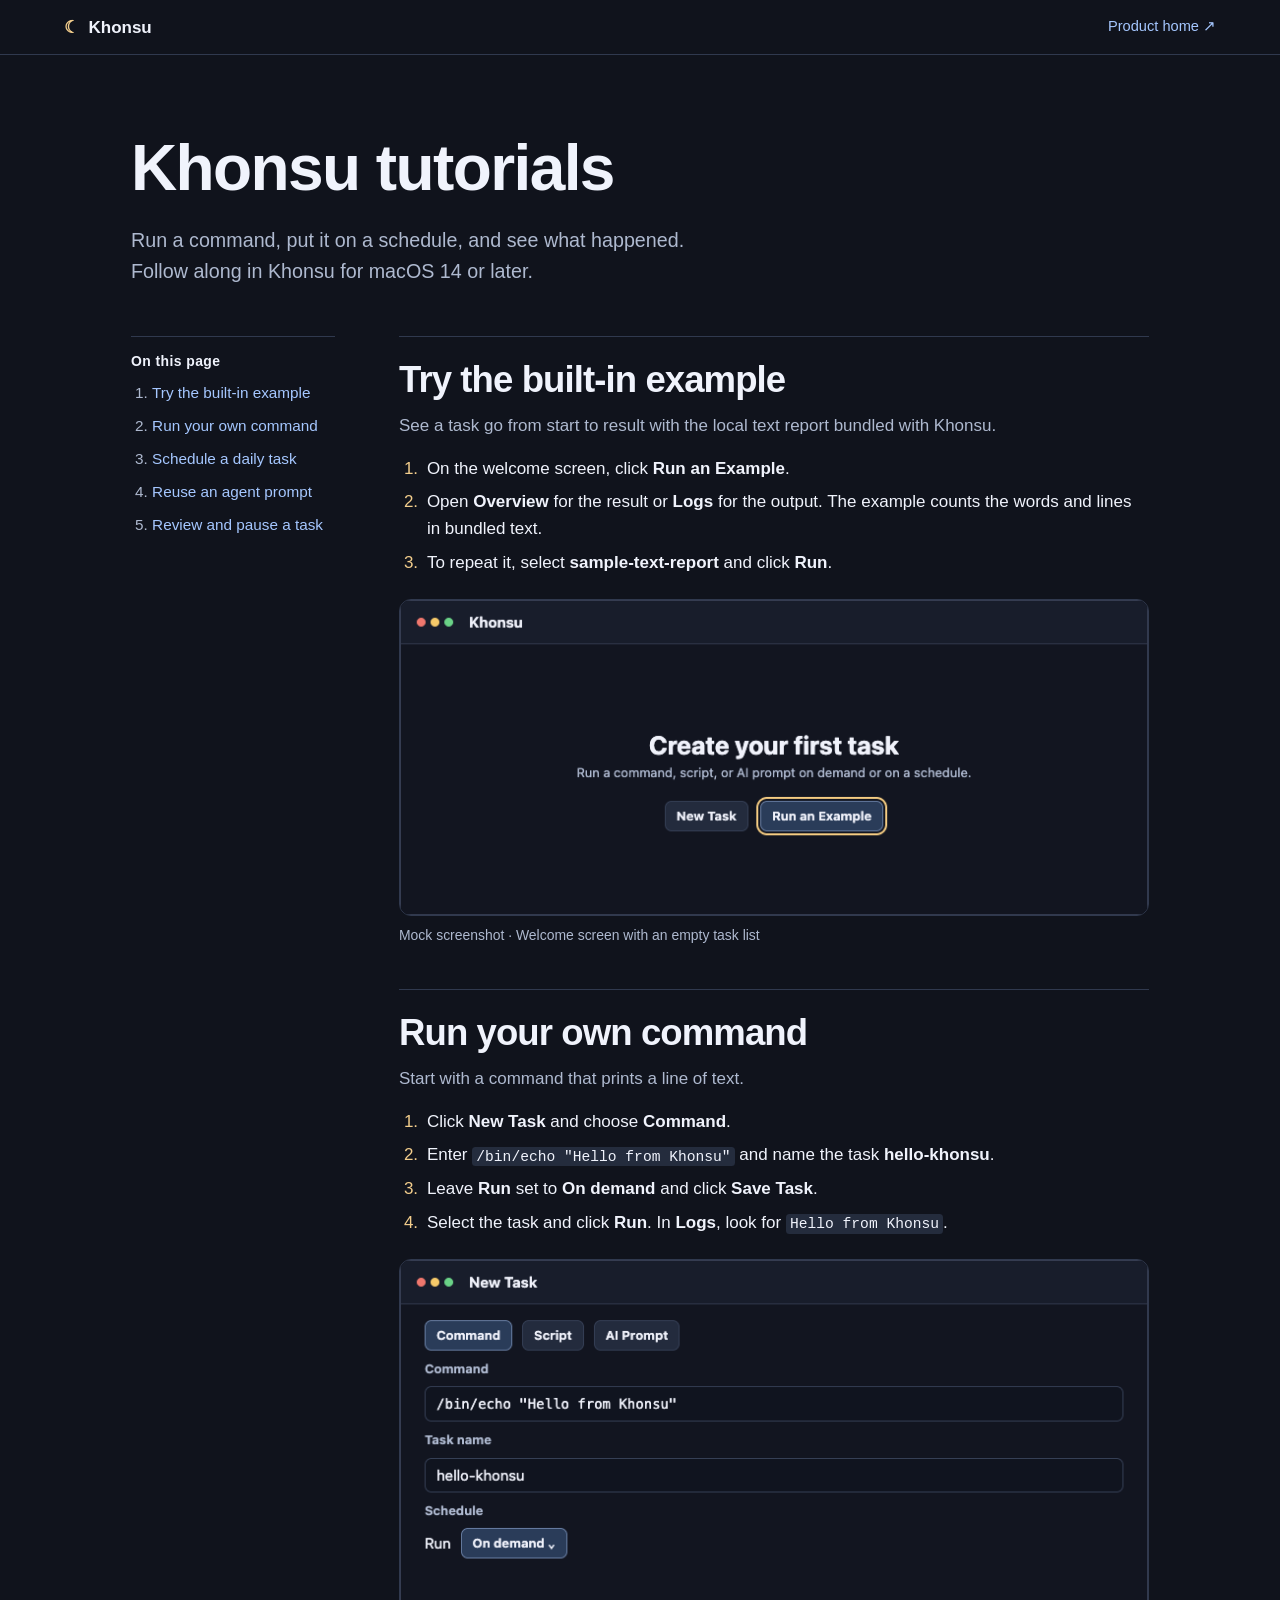
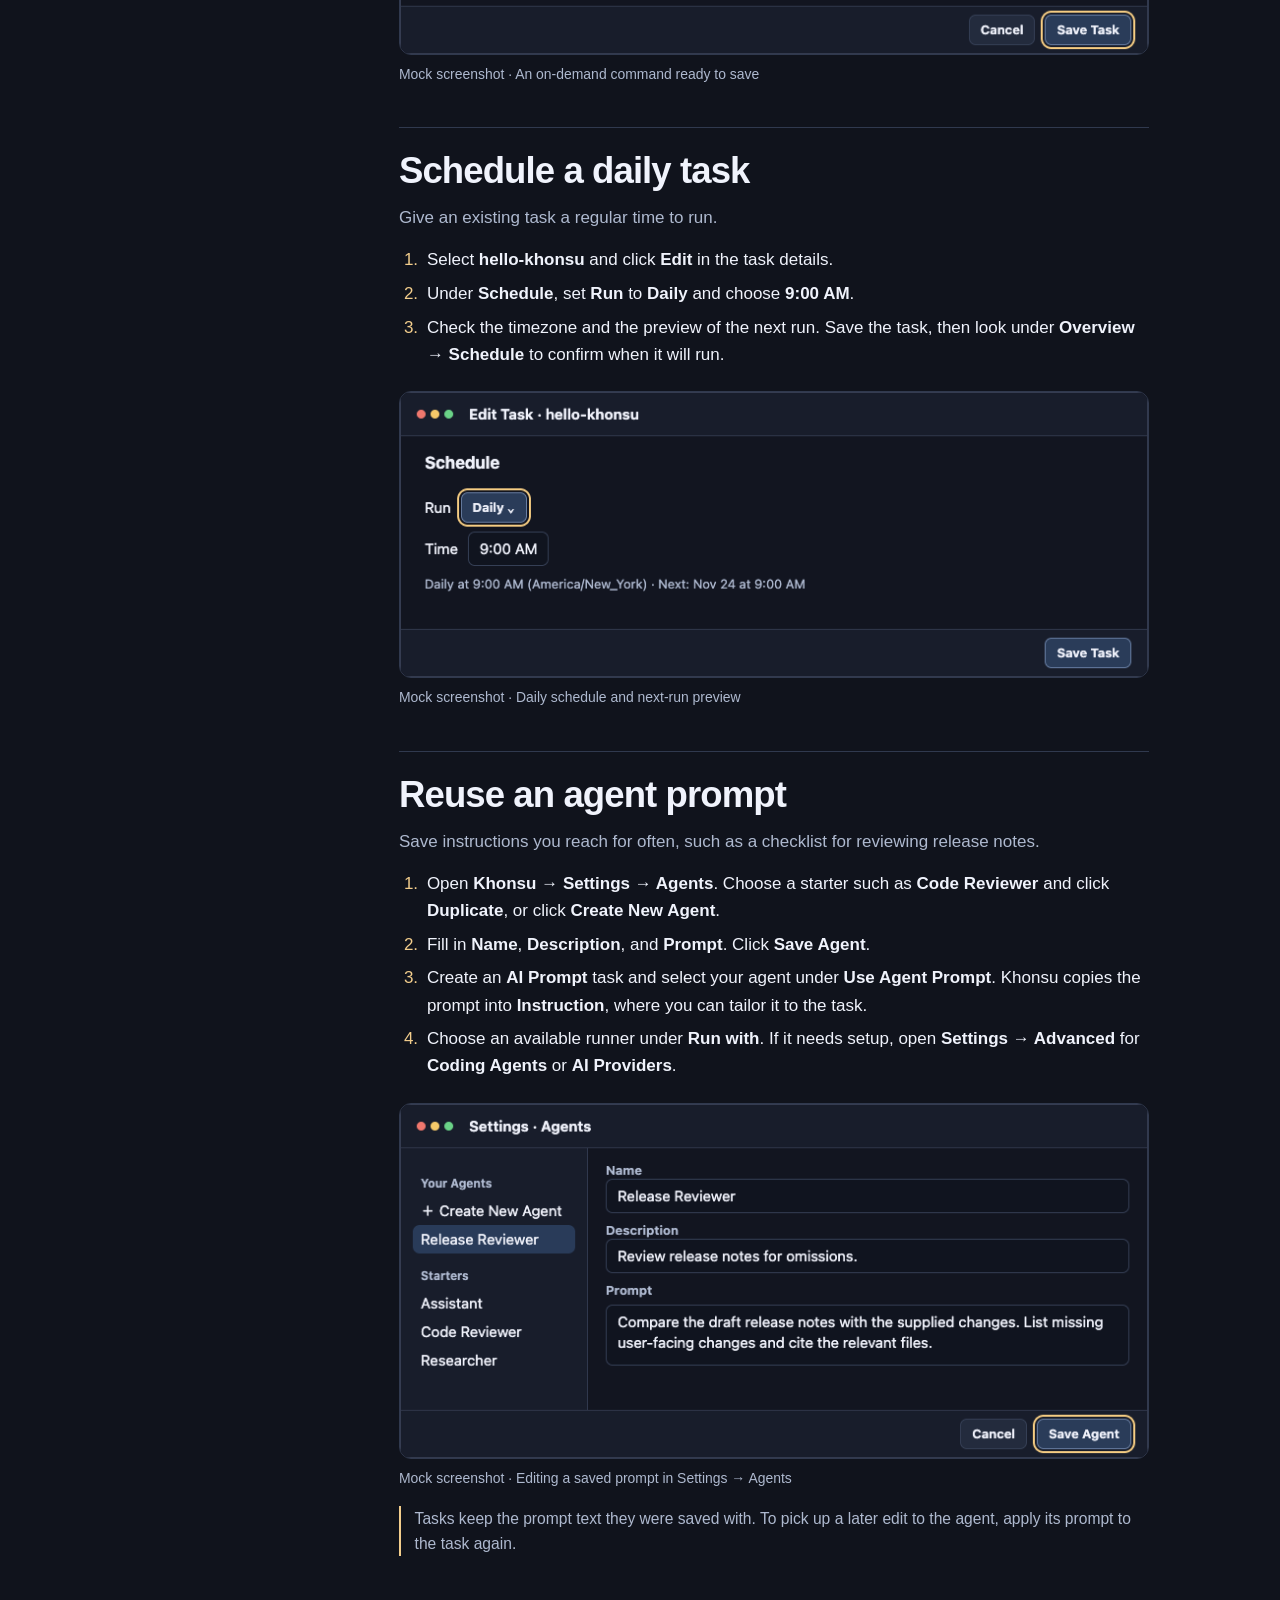
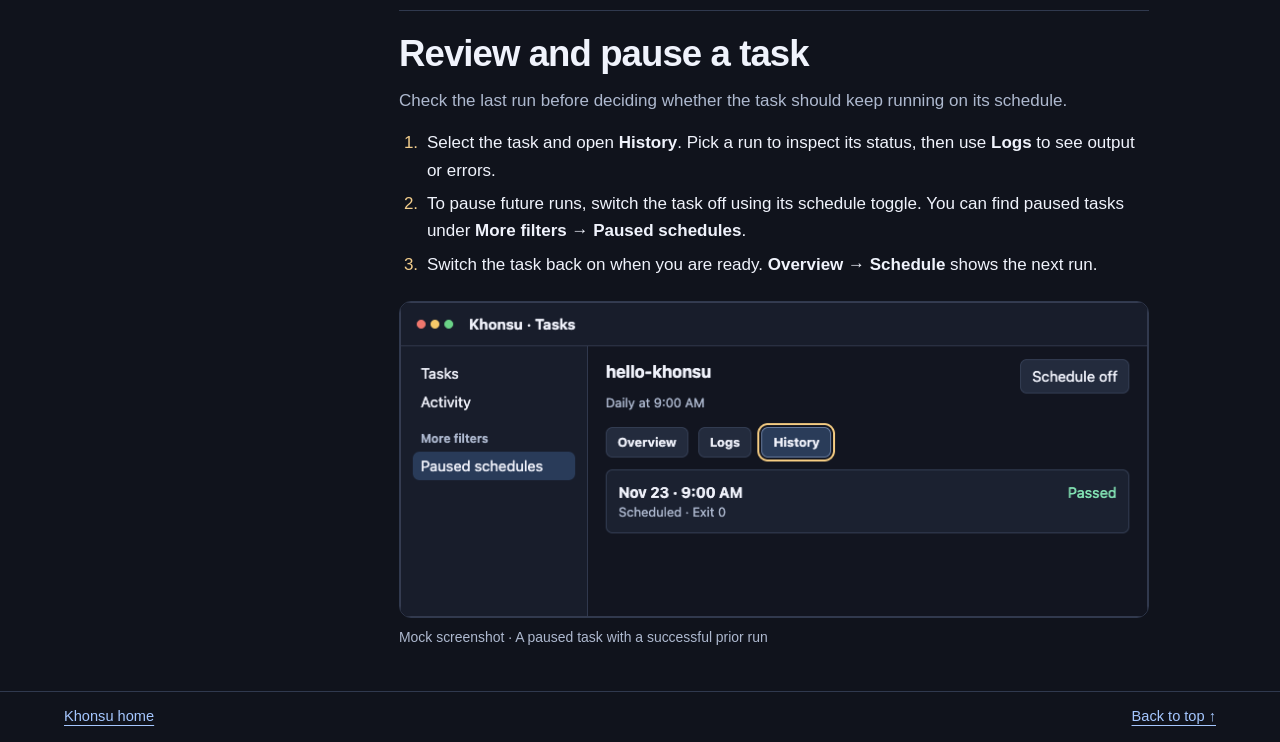
==== khonsu/docs/tutorial/index.html @ bad91d55 "Publish the Khonsu landing page and tutorials" ====
<!doctype html>
<html lang="en">
<head>
  <meta charset="utf-8">
  <meta name="viewport" content="width=device-width, initial-scale=1">
  <meta name="description" content="Illustrated walkthroughs for running, scheduling, and reviewing Khonsu tasks on macOS.">
  <title>Khonsu Tutorials</title>
  <link rel="stylesheet" href="tutorial.css">
</head>
<body>
  <a class="skip" href="#main">Skip to tutorials</a>
  <header class="site-header">
    <a class="brand" href="../../khonsu.html"><span aria-hidden="true">☾</span> Khonsu</a>
    <a href="../../khonsu.html">Product home <span aria-hidden="true">↗</span></a>
  </header>
  <main id="main">
    <div class="intro">
      <h1>Khonsu tutorials</h1>
      <p>Run a command, put it on a schedule, and see what happened. Follow along in Khonsu for macOS 14 or later.</p>
    </div>
    <div class="tutorials">
      <nav aria-label="Tutorials">
        <h2>On this page</h2>
        <ol>
          <li><a href="#example">Try the built-in example</a></li>
          <li><a href="#command">Run your own command</a></li>
          <li><a href="#schedule">Schedule a daily task</a></li>
          <li><a href="#agents">Reuse an agent prompt</a></li>
          <li><a href="#history">Review and pause a task</a></li>
        </ol>
      </nav>
      <div class="chapters">
        <section id="example" aria-labelledby="example-title">
          <h2 id="example-title">Try the built-in example</h2>
          <p>See a task go from start to result with the local text report bundled with Khonsu.</p>
          <ol>
            <li>On the welcome screen, click <strong>Run an Example</strong>.</li>
            <li>Open <strong>Overview</strong> for the result or <strong>Logs</strong> for the output. The example counts the words and lines in bundled text.</li>
            <li>To repeat it, select <strong>sample-text-report</strong> and click <strong>Run</strong>.</li>
          </ol>
          <figure>
            <a class="screenshot" href="images/example.png"><img src="images/example.png" width="760" height="320" alt="Khonsu’s welcome screen with New Task and Run an Example. Run an Example is highlighted."></a>
            <figcaption>Mock screenshot · Welcome screen with an empty task list</figcaption>
          </figure>
        </section>
        <section id="command" aria-labelledby="command-title">
          <h2 id="command-title">Run your own command</h2>
          <p>Start with a command that prints a line of text.</p>
          <ol>
            <li>Click <strong>New Task</strong> and choose <strong>Command</strong>.</li>
            <li>Enter <code>/bin/echo "Hello from Khonsu"</code> and name the task <strong>hello-khonsu</strong>.</li>
            <li>Leave <strong>Run</strong> set to <strong>On demand</strong> and click <strong>Save Task</strong>.</li>
            <li>Select the task and click <strong>Run</strong>. In <strong>Logs</strong>, look for <code>Hello from Khonsu</code>.</li>
          </ol>
          <figure>
            <a class="screenshot" href="images/command.png"><img src="images/command.png" width="760" height="400" loading="lazy" alt="A New Task form for hello-khonsu with a local echo command, On demand schedule, and Save Task highlighted."></a>
            <figcaption>Mock screenshot · An on-demand command ready to save</figcaption>
          </figure>
        </section>
        <section id="schedule" aria-labelledby="schedule-title">
          <h2 id="schedule-title">Schedule a daily task</h2>
          <p>Give an existing task a regular time to run.</p>
          <ol>
            <li>Select <strong>hello-khonsu</strong> and click <strong>Edit</strong> in the task details.</li>
            <li>Under <strong>Schedule</strong>, set <strong>Run</strong> to <strong>Daily</strong> and choose <strong>9:00 AM</strong>.</li>
            <li>Check the timezone and the preview of the next run. Save the task, then look under <strong>Overview → Schedule</strong> to confirm when it will run.</li>
          </ol>
          <figure>
            <a class="screenshot" href="images/schedule.png"><img src="images/schedule.png" width="760" height="290" loading="lazy" alt="The Schedule section shows Run set to Daily, a 9:00 AM time, and a preview with a timezone and the next run."></a>
            <figcaption>Mock screenshot · Daily schedule and next-run preview</figcaption>
          </figure>
        </section>
        <section id="agents" aria-labelledby="agents-title">
          <h2 id="agents-title">Reuse an agent prompt</h2>
          <p>Save instructions you reach for often, such as a checklist for reviewing release notes.</p>
          <ol>
            <li>Open <strong>Khonsu → Settings → Agents</strong>. Choose a starter such as <strong>Code Reviewer</strong> and click <strong>Duplicate</strong>, or click <strong>Create New Agent</strong>.</li>
            <li>Fill in <strong>Name</strong>, <strong>Description</strong>, and <strong>Prompt</strong>. Click <strong>Save Agent</strong>.</li>
            <li>Create an <strong>AI Prompt</strong> task and select your agent under <strong>Use Agent Prompt</strong>. Khonsu copies the prompt into <strong>Instruction</strong>, where you can tailor it to the task.</li>
            <li>Choose an available runner under <strong>Run with</strong>. If it needs setup, open <strong>Settings → Advanced</strong> for <strong>Coding Agents</strong> or <strong>AI Providers</strong>.</li>
          </ol>
          <figure>
            <a class="screenshot" href="images/agents.png"><img src="images/agents.png" width="760" height="360" loading="lazy" alt="Agents settings shows Your Agents and Starters in the sidebar. Release Reviewer is open with an inline prompt editor and Save Agent."></a>
            <figcaption>Mock screenshot · Editing a saved prompt in Settings → Agents</figcaption>
          </figure>
          <p class="note">Tasks keep the prompt text they were saved with. To pick up a later edit to the agent, apply its prompt to the task again.</p>
        </section>
        <section id="history" aria-labelledby="history-title">
          <h2 id="history-title">Review and pause a task</h2>
          <p>Check the last run before deciding whether the task should keep running on its schedule.</p>
          <ol>
            <li>Select the task and open <strong>History</strong>. Pick a run to inspect its status, then use <strong>Logs</strong> to see output or errors.</li>
            <li>To pause future runs, switch the task off using its schedule toggle. You can find paused tasks under <strong>More filters → Paused schedules</strong>.</li>
            <li>Switch the task back on when you are ready. <strong>Overview → Schedule</strong> shows the next run.</li>
          </ol>
          <figure>
            <a class="screenshot" href="images/history.png"><img src="images/history.png" width="760" height="320" loading="lazy" alt="A hello-khonsu task with a paused schedule and History selected. The most recent run is marked Passed."></a>
            <figcaption>Mock screenshot · A paused task with a successful prior run</figcaption>
          </figure>
        </section>
      </div>
    </div>
  </main>
  <footer><a href="../../khonsu.html">Khonsu home</a><a href="#main">Back to top ↑</a></footer>
</body>
</html>
---- khonsu/docs/tutorial/tutorial.css ----
:root {
  color-scheme: dark;
  --base: #10131c;
  --ink: #f0f3fc;
  --muted: #aeb9cf;
  --line: #30394e;
  --link: #a5c7ff;
  --gold: #f2cd8c;
  font: 17px/1.6 -apple-system, BlinkMacSystemFont, "Segoe UI", sans-serif;
}

* { box-sizing: border-box; }
body { margin: 0; color: var(--ink); background: var(--base); }
a { color: var(--link); text-underline-offset: .24em; }
a:hover { color: var(--ink); }
a:focus-visible { outline: 2px solid var(--gold); outline-offset: 5px; border-radius: 2px; }
.skip { position: absolute; inset: .6rem auto auto .6rem; padding: .4rem .7rem; background: var(--base); transform: translateY(-150%); }
.skip:focus { transform: none; }
.site-header, footer {
  display: flex;
  justify-content: space-between;
  align-items: center;
  gap: 1rem;
  padding: .8rem clamp(1rem, 5vw, 4rem);
  font-size: .86rem;
}
.site-header { border-bottom: 1px solid var(--line); }
footer { border-top: 1px solid var(--line); }
.site-header a { text-decoration: none; }
.site-header .brand { color: var(--ink); font-weight: 700; font-size: 1rem; }
.brand span { color: var(--gold); margin-right: .28rem; }
main { max-width: 1120px; margin: 0 auto; padding: 0 clamp(1rem, 4vw, 3rem); }
.intro { max-width: 44rem; margin: clamp(2.3rem, 6vw, 5.5rem) 0 2.8rem; }
h1, h2 { margin: 0; line-height: 1.14; letter-spacing: -.025em; }
h1 { font-size: clamp(2.3rem, 5vw, 4rem); }
h2 { font-size: clamp(1.55rem, 3vw, 2.15rem); }
.intro p { max-width: 33rem; font-size: 1.16rem; color: var(--muted); }
.tutorials { display: grid; grid-template-columns: 12rem minmax(0, 1fr); gap: clamp(1.6rem, 5vw, 4rem); align-items: start; }
nav {
  position: sticky;
  top: 1.5rem;
  border-top: 1px solid var(--line);
  padding-top: 1rem;
  font-size: .9rem;
}
nav h2 { font-size: .82rem; letter-spacing: .03em; }
nav ol { margin: .7rem 0 0; padding-left: 1.24rem; }
nav li { margin: .5rem 0; color: var(--muted); }
nav a { text-decoration: none; }
section { scroll-margin-top: 1.35rem; border-top: 1px solid var(--line); padding: 1.3rem 0 2.5rem; }
section p { margin: .7rem 0; color: var(--muted); }
section ol { margin: .9rem 0 1.2rem; padding-left: 1.4rem; }
section li { padding-left: .24rem; margin-bottom: .38rem; }
section li::marker { color: var(--gold); }
code { background: #242c3d; padding: .12em .28em; border-radius: .24em; font-size: .86em; overflow-wrap: anywhere; }
figure { margin: 1.35rem 0 0; }
img { display: block; width: 100%; height: auto; border: 1px solid var(--line); border-radius: 12px; }
figcaption { padding-top: .45rem; color: var(--muted); font-size: .82rem; }
.note { margin-top: 1rem; padding-left: .8rem; border-left: 2px solid var(--gold); font-size: .92rem; }

@media (max-width: 750px) {
  .intro { margin-bottom: 1.65rem; }
  .tutorials { display: block; }
  nav { position: static; margin-bottom: 1.65rem; }
  section { padding-bottom: 1.8rem; }
}

@media print {
  :root { color-scheme: light; --base: white; --ink: #141824; --muted: #3c4351; --line: #c1c5cc; }
  nav, .site-header, footer, .skip { display: none; }
  .tutorials { display: block; }
  figure { break-inside: avoid; }
}

.screenshot { display: block; border-radius: 12px; }
.screenshot:hover img { border-color: var(--link); }
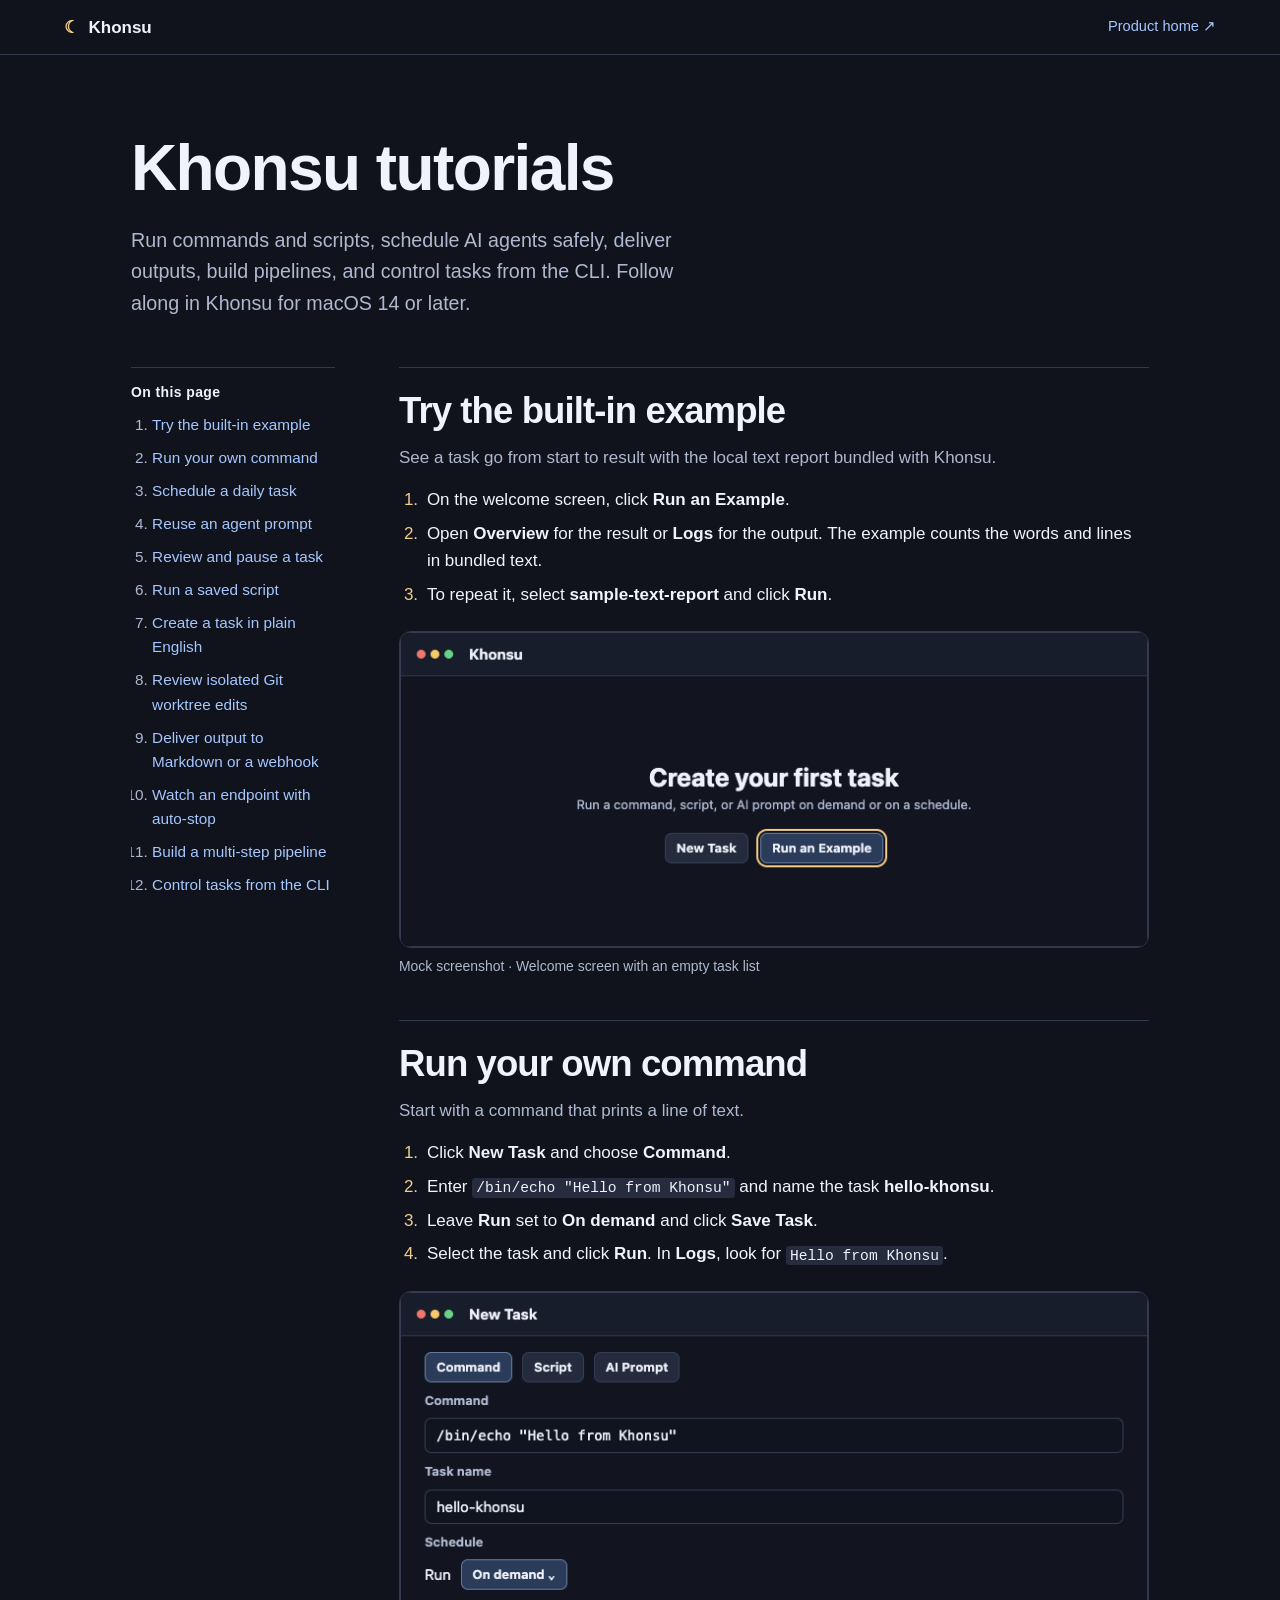
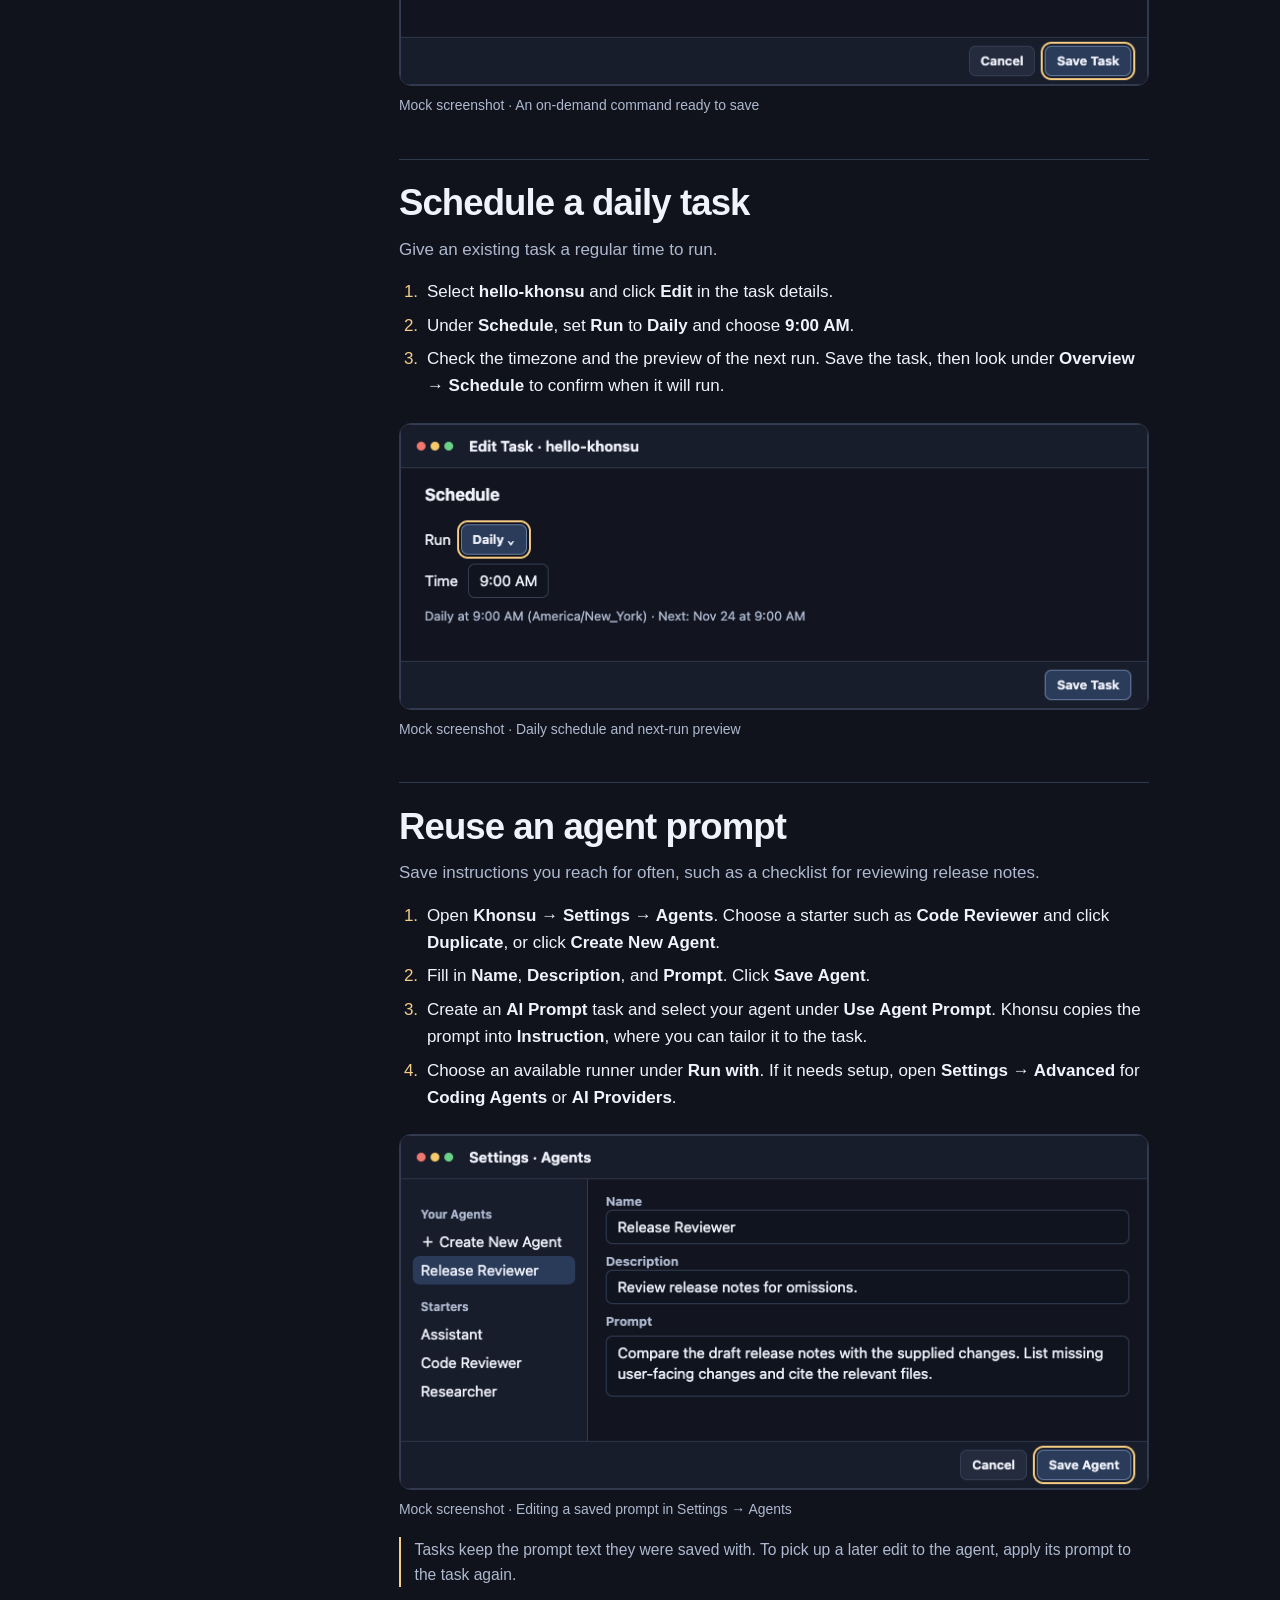
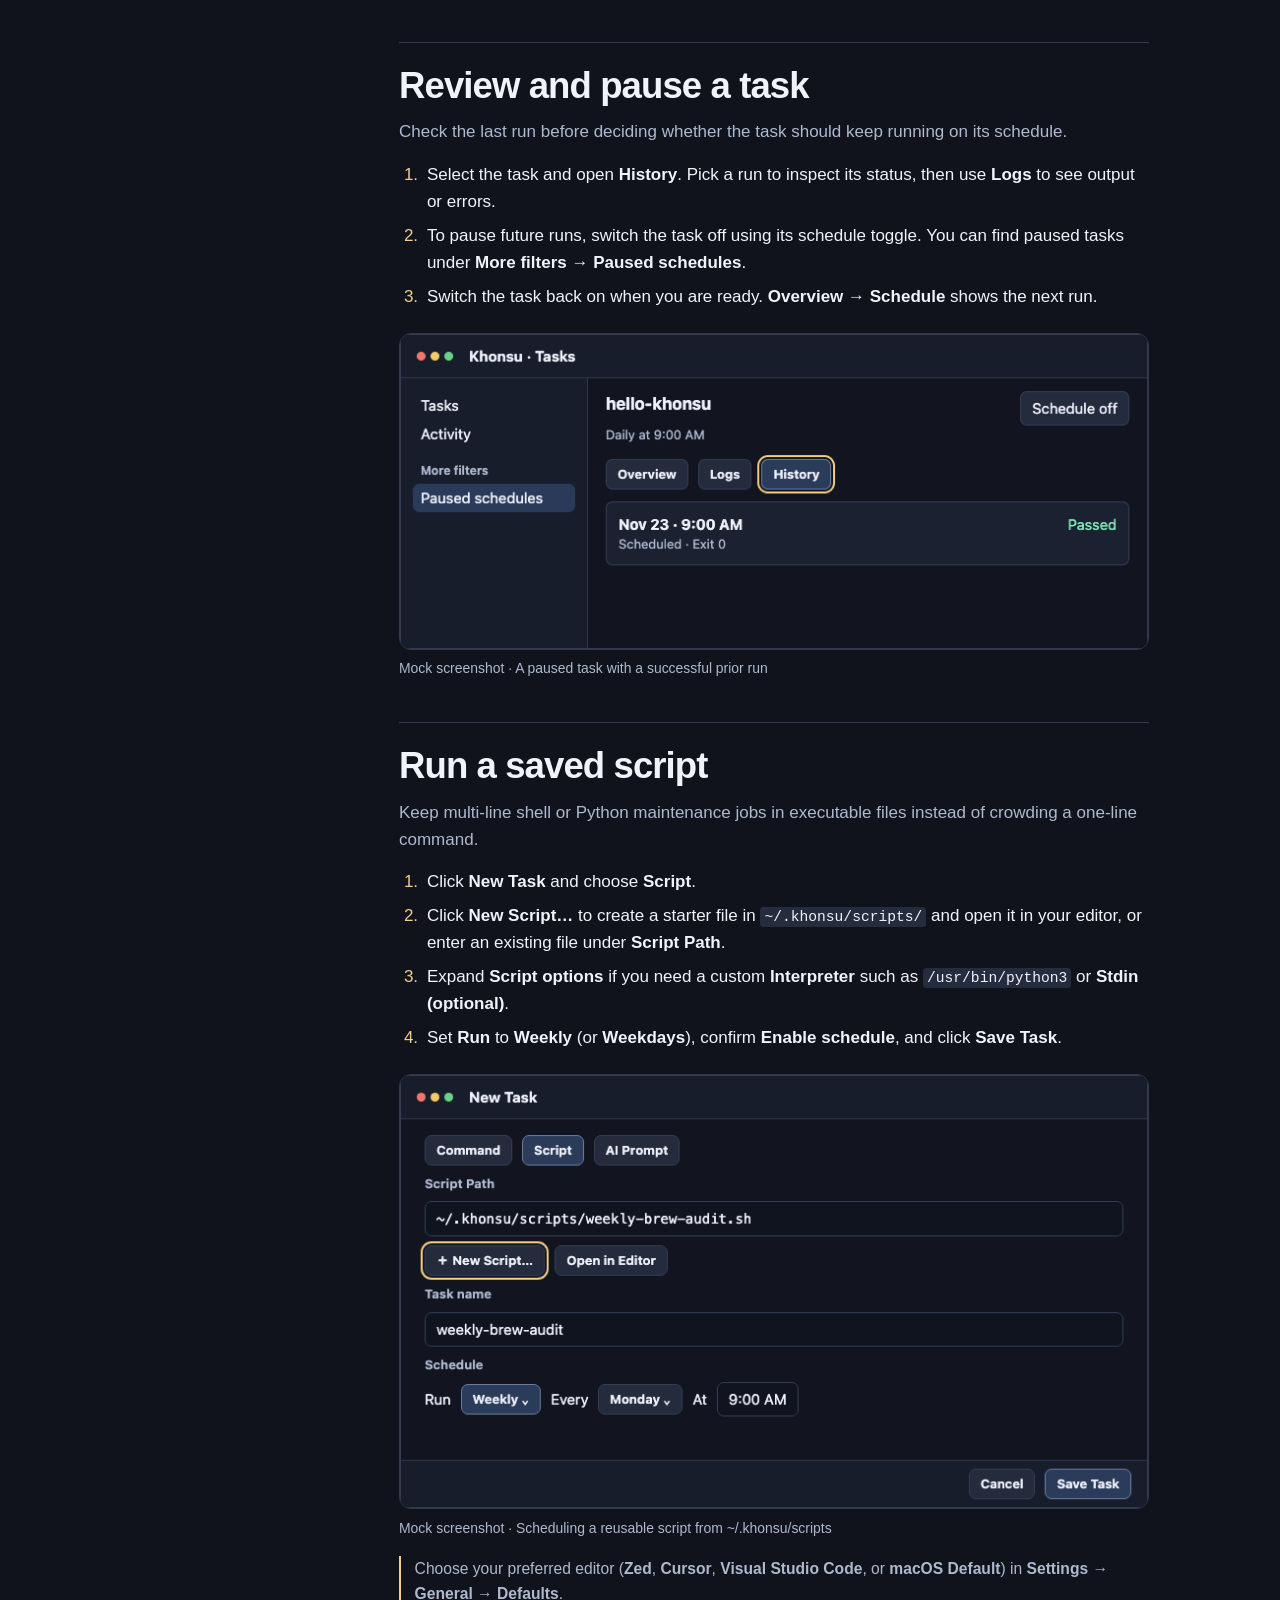
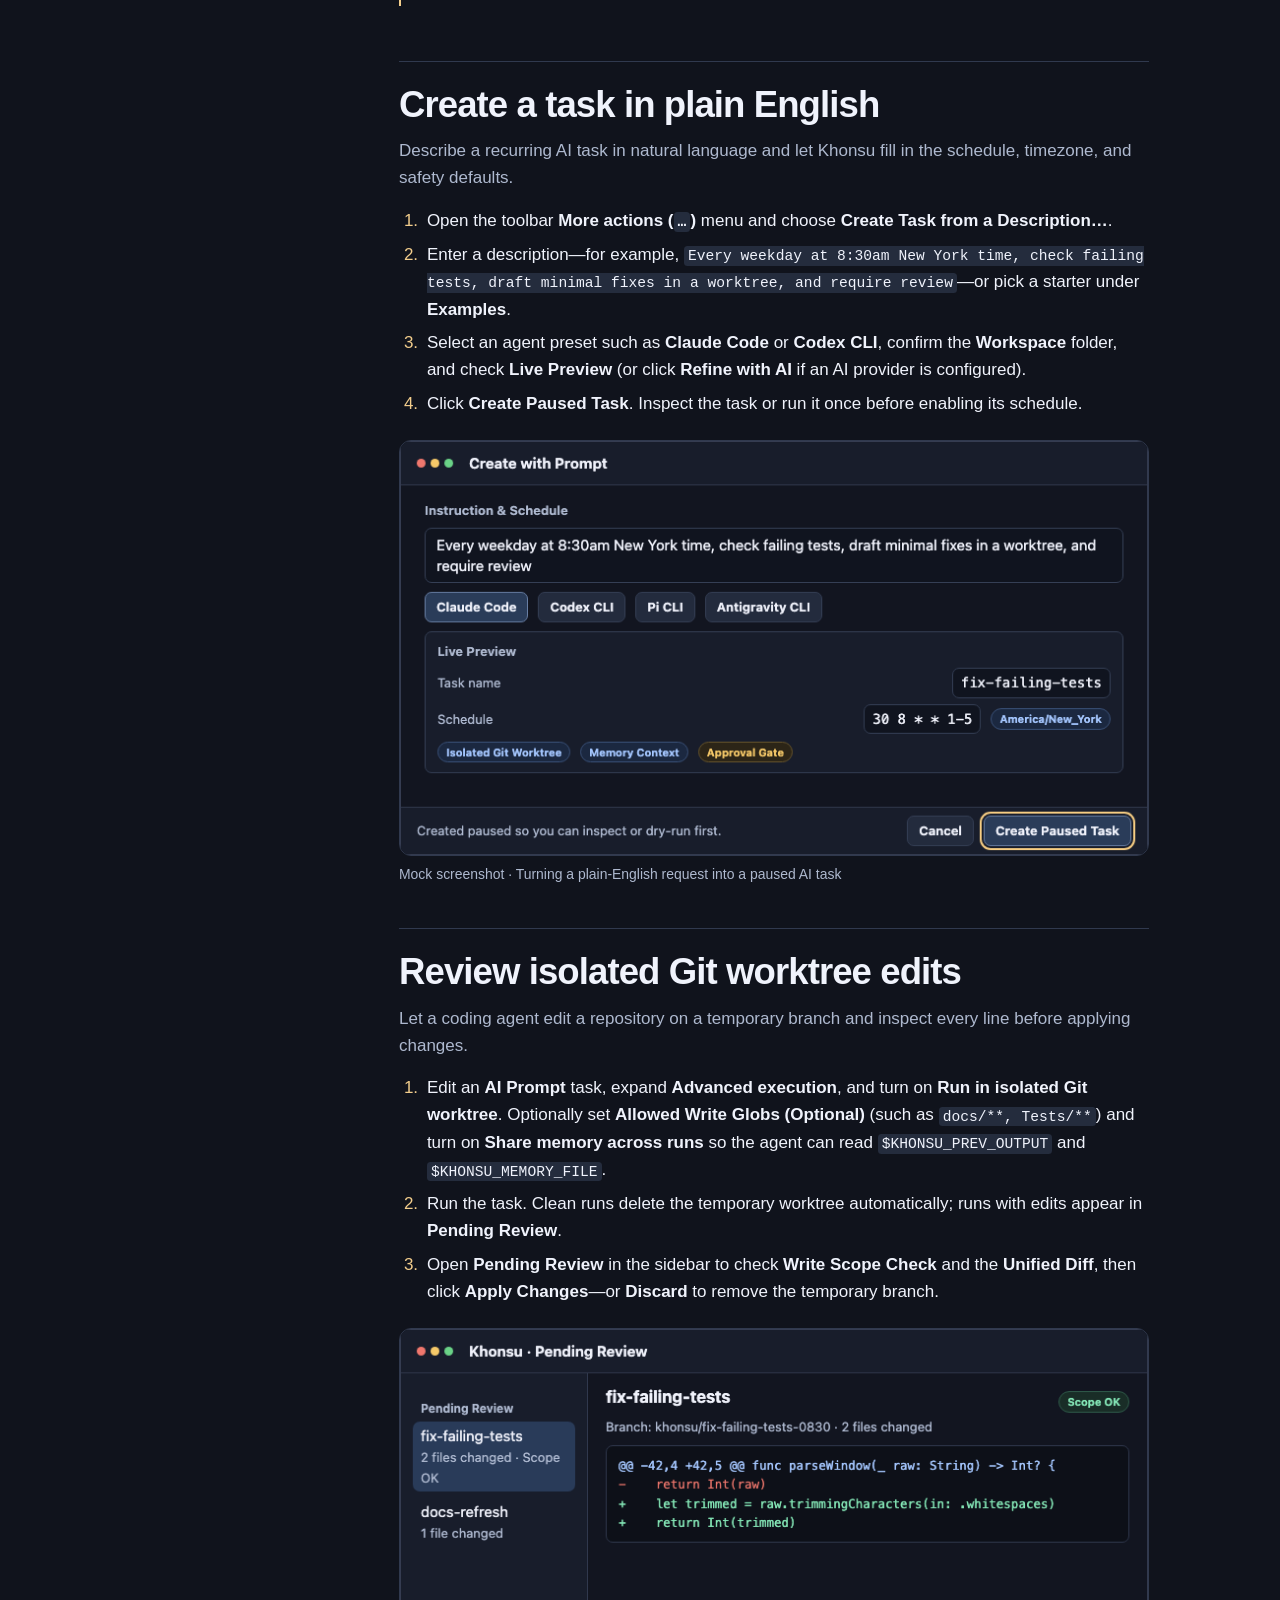
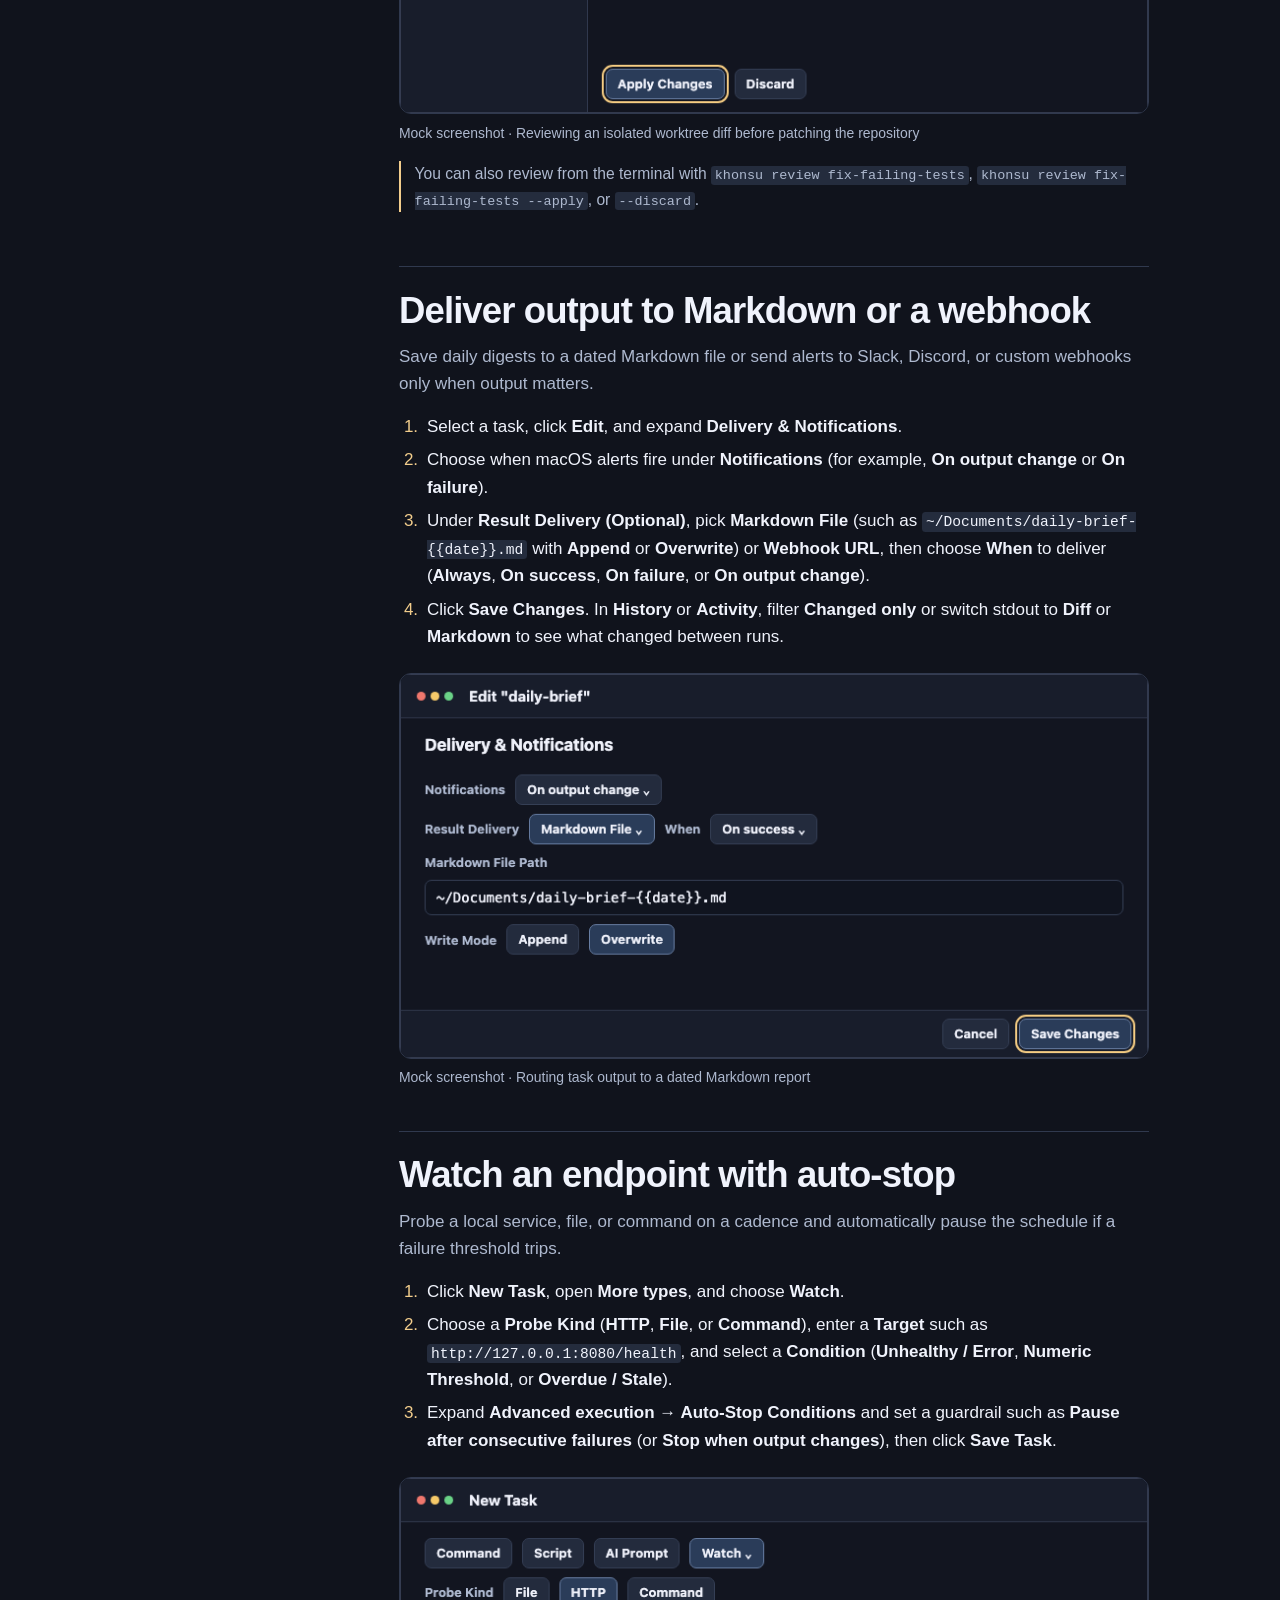
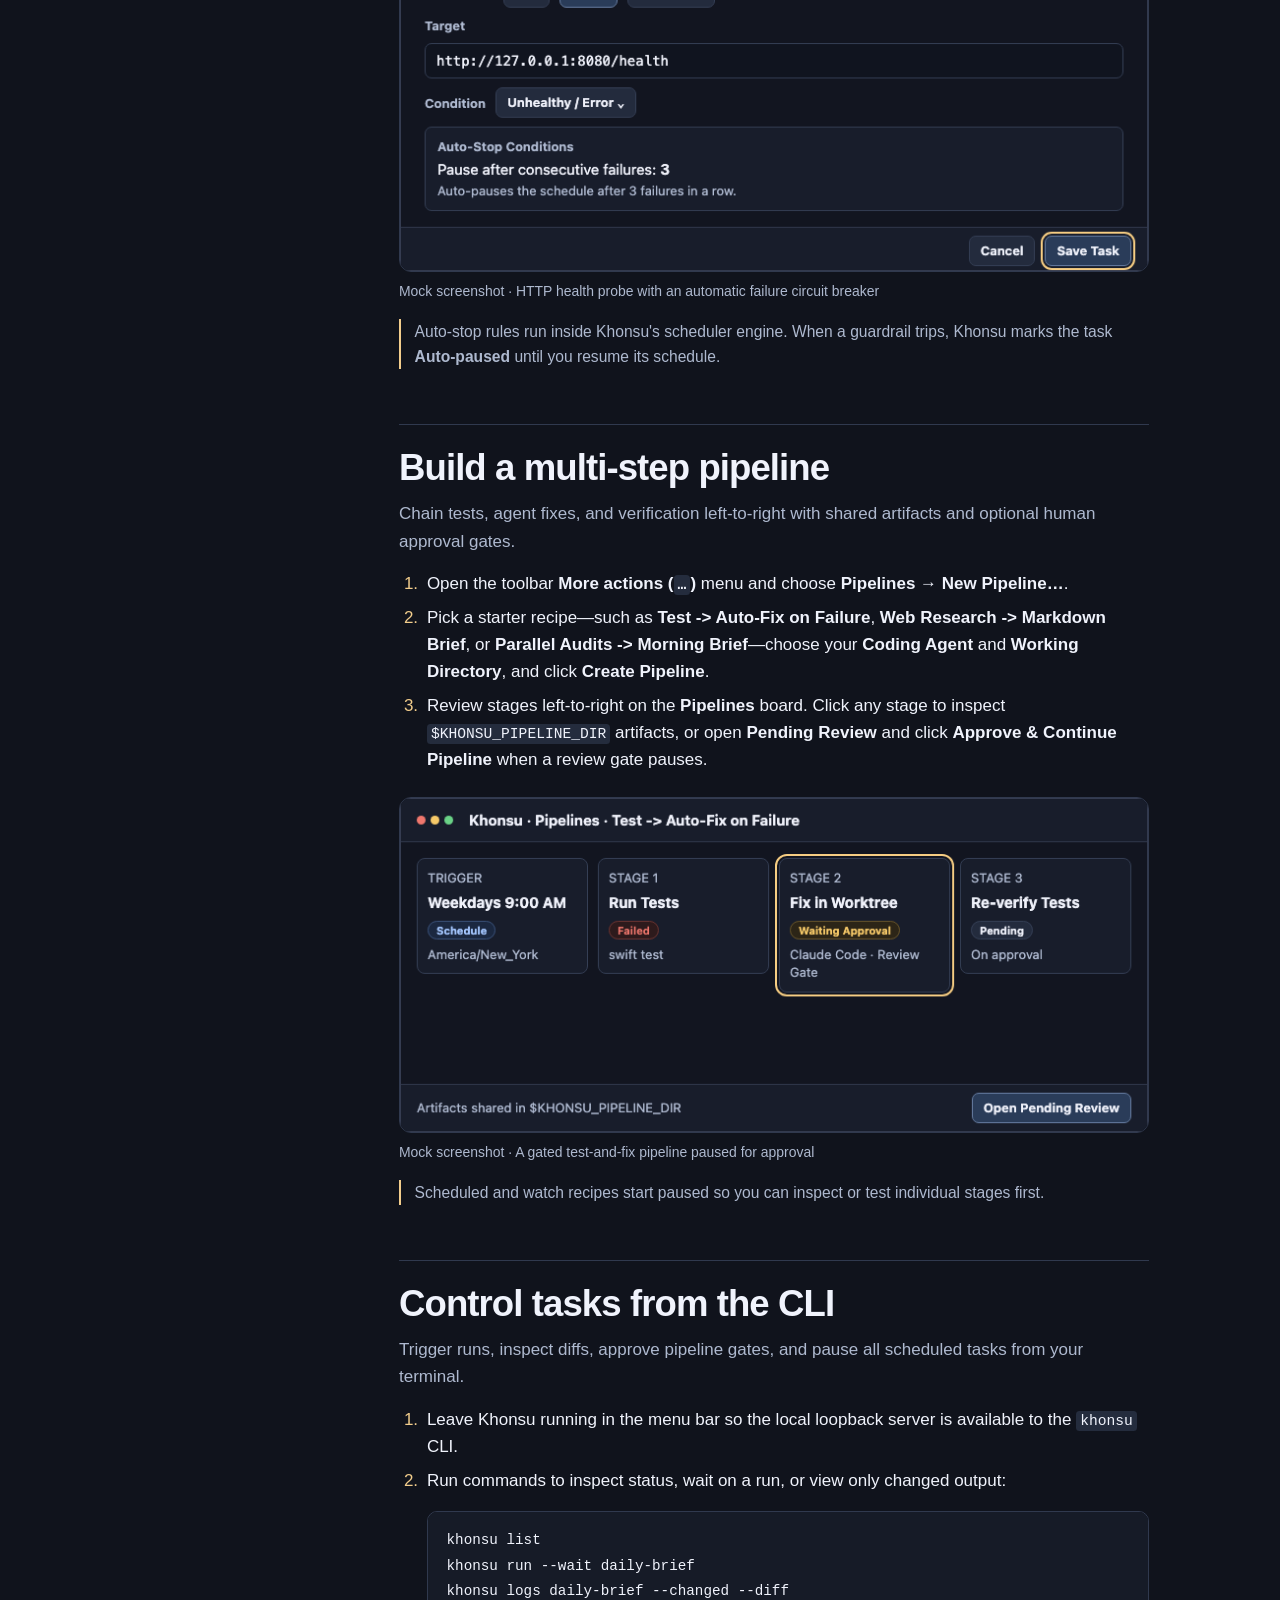
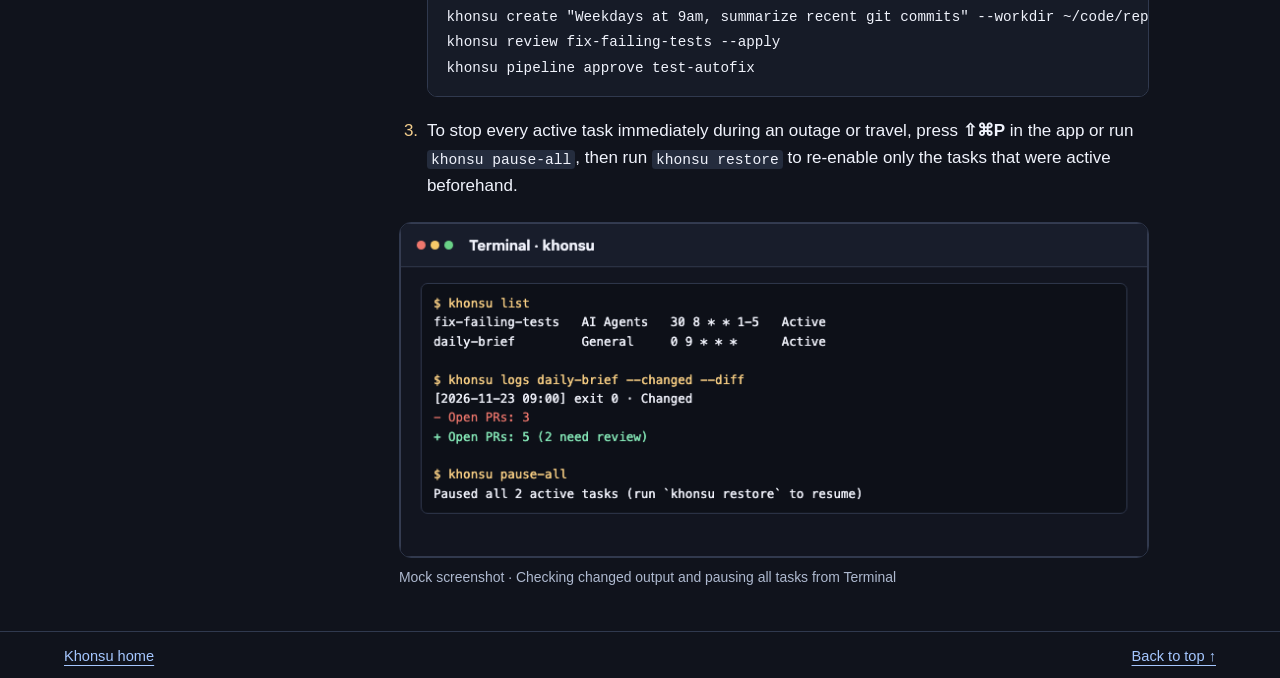
==== commit a2665d55: "Add more usage examples to Khonsu HTML tutorials" ====
--- a/khonsu/docs/tutorial/index.html
+++ b/khonsu/docs/tutorial/index.html
@@ -3,7 +3,7 @@
 <head>
   <meta charset="utf-8">
   <meta name="viewport" content="width=device-width, initial-scale=1">
-  <meta name="description" content="Illustrated walkthroughs for running, scheduling, and reviewing Khonsu tasks on macOS.">
+  <meta name="description" content="Illustrated walkthroughs for running commands, scripts, AI prompts, worktree reviews, result delivery, watches, pipelines, and CLI controls in Khonsu on macOS.">
   <title>Khonsu Tutorials</title>
   <link rel="stylesheet" href="tutorial.css">
 </head>
@@ -16,7 +16,7 @@
   <main id="main">
     <div class="intro">
       <h1>Khonsu tutorials</h1>
-      <p>Run a command, put it on a schedule, and see what happened. Follow along in Khonsu for macOS 14 or later.</p>
+      <p>Run commands and scripts, schedule AI agents safely, deliver outputs, build pipelines, and control tasks from the CLI. Follow along in Khonsu for macOS 14 or later.</p>
     </div>
     <div class="tutorials">
       <nav aria-label="Tutorials">
@@ -27,6 +27,13 @@
           <li><a href="#schedule">Schedule a daily task</a></li>
           <li><a href="#agents">Reuse an agent prompt</a></li>
           <li><a href="#history">Review and pause a task</a></li>
+          <li><a href="#script">Run a saved script</a></li>
+          <li><a href="#prompt">Create a task in plain English</a></li>
+          <li><a href="#worktree">Review isolated Git worktree edits</a></li>
+          <li><a href="#delivery">Deliver output to Markdown or a webhook</a></li>
+          <li><a href="#watch">Watch an endpoint with auto-stop</a></li>
+          <li><a href="#pipeline">Build a multi-step pipeline</a></li>
+          <li><a href="#cli">Control tasks from the CLI</a></li>
         </ol>
       </nav>
       <div class="chapters">
@@ -98,6 +105,111 @@
             <figcaption>Mock screenshot · A paused task with a successful prior run</figcaption>
           </figure>
         </section>
+        <section id="script" aria-labelledby="script-title">
+          <h2 id="script-title">Run a saved script</h2>
+          <p>Keep multi-line shell or Python maintenance jobs in executable files instead of crowding a one-line command.</p>
+          <ol>
+            <li>Click <strong>New Task</strong> and choose <strong>Script</strong>.</li>
+            <li>Click <strong>New Script…</strong> to create a starter file in <code>~/.khonsu/scripts/</code> and open it in your editor, or enter an existing file under <strong>Script Path</strong>.</li>
+            <li>Expand <strong>Script options</strong> if you need a custom <strong>Interpreter</strong> such as <code>/usr/bin/python3</code> or <strong>Stdin (optional)</strong>.</li>
+            <li>Set <strong>Run</strong> to <strong>Weekly</strong> (or <strong>Weekdays</strong>), confirm <strong>Enable schedule</strong>, and click <strong>Save Task</strong>.</li>
+          </ol>
+          <figure>
+            <a class="screenshot" href="images/script.png"><img src="images/script.png" width="760" height="440" loading="lazy" alt="New Task form with Script selected, a weekly-brew-audit.sh path, New Script… highlighted, and a Weekly Monday 9:00 AM schedule."></a>
+            <figcaption>Mock screenshot · Scheduling a reusable script from ~/.khonsu/scripts</figcaption>
+          </figure>
+          <p class="note">Choose your preferred editor (<strong>Zed</strong>, <strong>Cursor</strong>, <strong>Visual Studio Code</strong>, or <strong>macOS Default</strong>) in <strong>Settings → General → Defaults</strong>.</p>
+        </section>
+        <section id="prompt" aria-labelledby="prompt-title">
+          <h2 id="prompt-title">Create a task in plain English</h2>
+          <p>Describe a recurring AI task in natural language and let Khonsu fill in the schedule, timezone, and safety defaults.</p>
+          <ol>
+            <li>Open the toolbar <strong>More actions (<code>…</code>)</strong> menu and choose <strong>Create Task from a Description…</strong>.</li>
+            <li>Enter a description—for example, <code>Every weekday at 8:30am New York time, check failing tests, draft minimal fixes in a worktree, and require review</code>—or pick a starter under <strong>Examples</strong>.</li>
+            <li>Select an agent preset such as <strong>Claude Code</strong> or <strong>Codex CLI</strong>, confirm the <strong>Workspace</strong> folder, and check <strong>Live Preview</strong> (or click <strong>Refine with AI</strong> if an AI provider is configured).</li>
+            <li>Click <strong>Create Paused Task</strong>. Inspect the task or run it once before enabling its schedule.</li>
+          </ol>
+          <figure>
+            <a class="screenshot" href="images/prompt.png"><img src="images/prompt.png" width="760" height="420" loading="lazy" alt="Create with Prompt sheet showing a weekday New York test-fix instruction, Claude Code selected, a Live Preview card with cron and safety badges, and Create Paused Task highlighted."></a>
+            <figcaption>Mock screenshot · Turning a plain-English request into a paused AI task</figcaption>
+          </figure>
+        </section>
+        <section id="worktree" aria-labelledby="worktree-title">
+          <h2 id="worktree-title">Review isolated Git worktree edits</h2>
+          <p>Let a coding agent edit a repository on a temporary branch and inspect every line before applying changes.</p>
+          <ol>
+            <li>Edit an <strong>AI Prompt</strong> task, expand <strong>Advanced execution</strong>, and turn on <strong>Run in isolated Git worktree</strong>. Optionally set <strong>Allowed Write Globs (Optional)</strong> (such as <code>docs/**, Tests/**</code>) and turn on <strong>Share memory across runs</strong> so the agent can read <code>$KHONSU_PREV_OUTPUT</code> and <code>$KHONSU_MEMORY_FILE</code>.</li>
+            <li>Run the task. Clean runs delete the temporary worktree automatically; runs with edits appear in <strong>Pending Review</strong>.</li>
+            <li>Open <strong>Pending Review</strong> in the sidebar to check <strong>Write Scope Check</strong> and the <strong>Unified Diff</strong>, then click <strong>Apply Changes</strong>—or <strong>Discard</strong> to remove the temporary branch.</li>
+          </ol>
+          <figure>
+            <a class="screenshot" href="images/worktree.png"><img src="images/worktree.png" width="760" height="390" loading="lazy" alt="Pending Review inbox showing fix-failing-tests with Scope OK, a unified diff preview, and Apply Changes highlighted."></a>
+            <figcaption>Mock screenshot · Reviewing an isolated worktree diff before patching the repository</figcaption>
+          </figure>
+          <p class="note">You can also review from the terminal with <code>khonsu review fix-failing-tests</code>, <code>khonsu review fix-failing-tests --apply</code>, or <code>--discard</code>.</p>
+        </section>
+        <section id="delivery" aria-labelledby="delivery-title">
+          <h2 id="delivery-title">Deliver output to Markdown or a webhook</h2>
+          <p>Save daily digests to a dated Markdown file or send alerts to Slack, Discord, or custom webhooks only when output matters.</p>
+          <ol>
+            <li>Select a task, click <strong>Edit</strong>, and expand <strong>Delivery &amp; Notifications</strong>.</li>
+            <li>Choose when macOS alerts fire under <strong>Notifications</strong> (for example, <strong>On output change</strong> or <strong>On failure</strong>).</li>
+            <li>Under <strong>Result Delivery (Optional)</strong>, pick <strong>Markdown File</strong> (such as <code>~/Documents/daily-brief-{{date}}.md</code> with <strong>Append</strong> or <strong>Overwrite</strong>) or <strong>Webhook URL</strong>, then choose <strong>When</strong> to deliver (<strong>Always</strong>, <strong>On success</strong>, <strong>On failure</strong>, or <strong>On output change</strong>).</li>
+            <li>Click <strong>Save Changes</strong>. In <strong>History</strong> or <strong>Activity</strong>, filter <strong>Changed only</strong> or switch stdout to <strong>Diff</strong> or <strong>Markdown</strong> to see what changed between runs.</li>
+          </ol>
+          <figure>
+            <a class="screenshot" href="images/delivery.png"><img src="images/delivery.png" width="760" height="390" loading="lazy" alt="Edit sheet showing Delivery &amp; Notifications with Notifications set to On output change, Result Delivery set to Markdown File, a dated path template, Overwrite mode, and Save Changes highlighted."></a>
+            <figcaption>Mock screenshot · Routing task output to a dated Markdown report</figcaption>
+          </figure>
+        </section>
+        <section id="watch" aria-labelledby="watch-title">
+          <h2 id="watch-title">Watch an endpoint with auto-stop</h2>
+          <p>Probe a local service, file, or command on a cadence and automatically pause the schedule if a failure threshold trips.</p>
+          <ol>
+            <li>Click <strong>New Task</strong>, open <strong>More types</strong>, and choose <strong>Watch</strong>.</li>
+            <li>Choose a <strong>Probe Kind</strong> (<strong>HTTP</strong>, <strong>File</strong>, or <strong>Command</strong>), enter a <strong>Target</strong> such as <code>http://127.0.0.1:8080/health</code>, and select a <strong>Condition</strong> (<strong>Unhealthy / Error</strong>, <strong>Numeric Threshold</strong>, or <strong>Overdue / Stale</strong>).</li>
+            <li>Expand <strong>Advanced execution → Auto-Stop Conditions</strong> and set a guardrail such as <strong>Pause after consecutive failures</strong> (or <strong>Stop when output changes</strong>), then click <strong>Save Task</strong>.</li>
+          </ol>
+          <figure>
+            <a class="screenshot" href="images/watch.png"><img src="images/watch.png" width="760" height="400" loading="lazy" alt="New Task form with Watch selected, HTTP probe targeting 127.0.0.1:8080/health, Unhealthy / Error condition, Auto-Stop Conditions set to pause after 3 failures, and Save Task highlighted."></a>
+            <figcaption>Mock screenshot · HTTP health probe with an automatic failure circuit breaker</figcaption>
+          </figure>
+          <p class="note">Auto-stop rules run inside Khonsu's scheduler engine. When a guardrail trips, Khonsu marks the task <strong>Auto-paused</strong> until you resume its schedule.</p>
+        </section>
+        <section id="pipeline" aria-labelledby="pipeline-title">
+          <h2 id="pipeline-title">Build a multi-step pipeline</h2>
+          <p>Chain tests, agent fixes, and verification left-to-right with shared artifacts and optional human approval gates.</p>
+          <ol>
+            <li>Open the toolbar <strong>More actions (<code>…</code>)</strong> menu and choose <strong>Pipelines → New Pipeline…</strong>.</li>
+            <li>Pick a starter recipe—such as <strong>Test -&gt; Auto-Fix on Failure</strong>, <strong>Web Research -&gt; Markdown Brief</strong>, or <strong>Parallel Audits -&gt; Morning Brief</strong>—choose your <strong>Coding Agent</strong> and <strong>Working Directory</strong>, and click <strong>Create Pipeline</strong>.</li>
+            <li>Review stages left-to-right on the <strong>Pipelines</strong> board. Click any stage to inspect <code>$KHONSU_PIPELINE_DIR</code> artifacts, or open <strong>Pending Review</strong> and click <strong>Approve &amp; Continue Pipeline</strong> when a review gate pauses.</li>
+          </ol>
+          <figure>
+            <a class="screenshot" href="images/pipeline.png"><img src="images/pipeline.png" width="760" height="340" loading="lazy" alt="Pipeline stage board showing Trigger, Failed Run Tests stage, Fix in Worktree waiting for approval, and Pending Re-verify Tests stage."></a>
+            <figcaption>Mock screenshot · A gated test-and-fix pipeline paused for approval</figcaption>
+          </figure>
+          <p class="note">Scheduled and watch recipes start paused so you can inspect or test individual stages first.</p>
+        </section>
+        <section id="cli" aria-labelledby="cli-title">
+          <h2 id="cli-title">Control tasks from the CLI</h2>
+          <p>Trigger runs, inspect diffs, approve pipeline gates, and pause all scheduled tasks from your terminal.</p>
+          <ol>
+            <li>Leave Khonsu running in the menu bar so the local loopback server is available to the <code>khonsu</code> CLI.</li>
+            <li>Run commands to inspect status, wait on a run, or view only changed output:
+              <pre><code>khonsu list
+khonsu run --wait daily-brief
+khonsu logs daily-brief --changed --diff
+khonsu create "Weekdays at 9am, summarize recent git commits" --workdir ~/code/repo
+khonsu review fix-failing-tests --apply
+khonsu pipeline approve test-autofix</code></pre>
+            </li>
+            <li>To stop every active task immediately during an outage or travel, press <strong>⇧⌘P</strong> in the app or run <code>khonsu pause-all</code>, then run <code>khonsu restore</code> to re-enable only the tasks that were active beforehand.</li>
+          </ol>
+          <figure>
+            <a class="screenshot" href="images/cli.png"><img src="images/cli.png" width="760" height="340" loading="lazy" alt="Terminal window showing khonsu list, khonsu logs daily-brief --changed --diff with line changes, and khonsu pause-all output."></a>
+            <figcaption>Mock screenshot · Checking changed output and pausing all tasks from Terminal</figcaption>
+          </figure>
+        </section>
       </div>
     </div>
   </main>
--- a/khonsu/docs/tutorial/tutorial.css
+++ b/khonsu/docs/tutorial/tutorial.css
@@ -39,6 +39,8 @@
 nav {
   position: sticky;
   top: 1.5rem;
+  max-height: calc(100vh - 3rem);
+  overflow-y: auto;
   border-top: 1px solid var(--line);
   padding-top: 1rem;
   font-size: .9rem;
@@ -53,6 +55,22 @@
 section li { padding-left: .24rem; margin-bottom: .38rem; }
 section li::marker { color: var(--gold); }
 code { background: #242c3d; padding: .12em .28em; border-radius: .24em; font-size: .86em; overflow-wrap: anywhere; }
+pre {
+  margin: 1rem 0 1.2rem;
+  padding: .9rem 1.1rem;
+  background: #161b27;
+  border: 1px solid var(--line);
+  border-radius: 10px;
+  overflow-x: auto;
+  line-height: 1.5;
+}
+pre code {
+  background: none;
+  padding: 0;
+  border-radius: 0;
+  font-size: .84rem;
+  overflow-wrap: normal;
+}
 figure { margin: 1.35rem 0 0; }
 img { display: block; width: 100%; height: auto; border: 1px solid var(--line); border-radius: 12px; }
 figcaption { padding-top: .45rem; color: var(--muted); font-size: .82rem; }
@@ -61,7 +79,7 @@
 @media (max-width: 750px) {
   .intro { margin-bottom: 1.65rem; }
   .tutorials { display: block; }
-  nav { position: static; margin-bottom: 1.65rem; }
+  nav { position: static; max-height: none; overflow: visible; margin-bottom: 1.65rem; }
   section { padding-bottom: 1.8rem; }
 }
 
@@ -69,6 +87,8 @@
   :root { color-scheme: light; --base: white; --ink: #141824; --muted: #3c4351; --line: #c1c5cc; }
   nav, .site-header, footer, .skip { display: none; }
   .tutorials { display: block; }
+  code { background: #eef1f7; }
+  pre { background: #f4f6fa; break-inside: avoid; }
   figure { break-inside: avoid; }
 }
 
